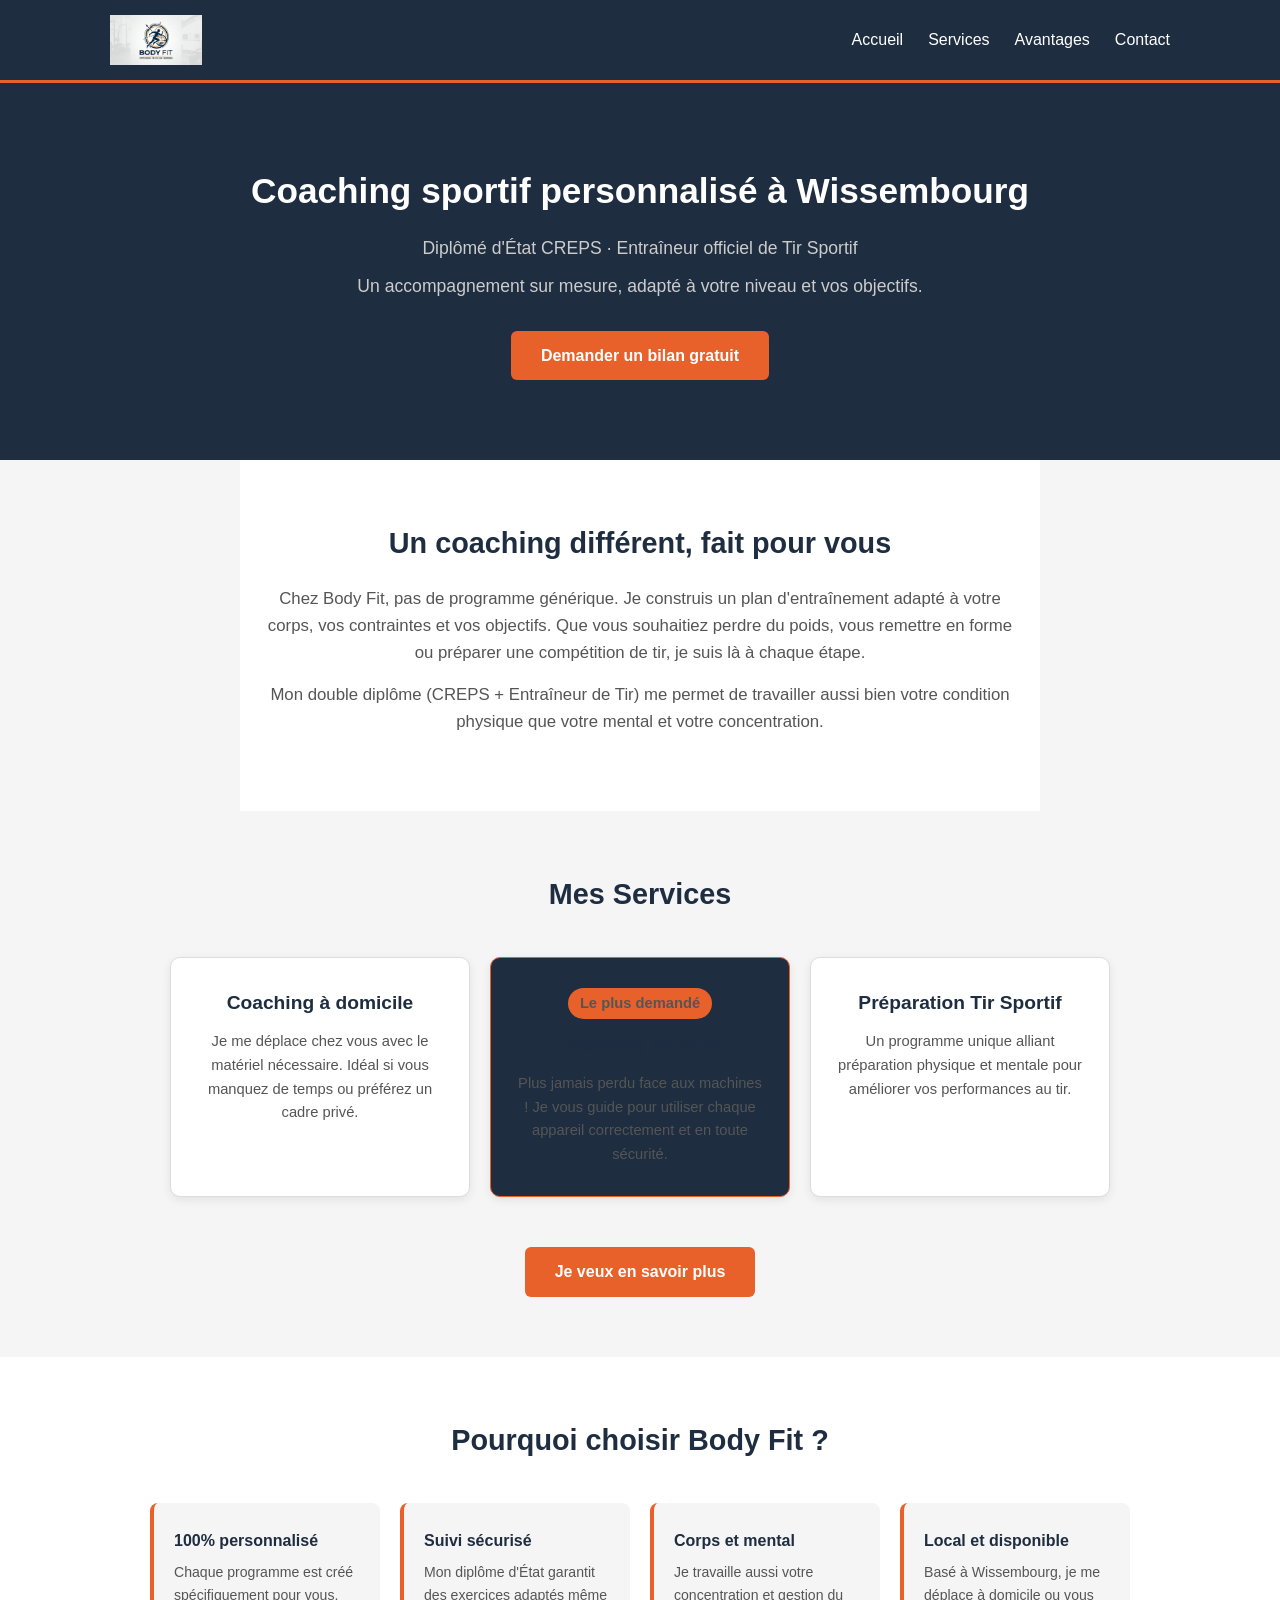
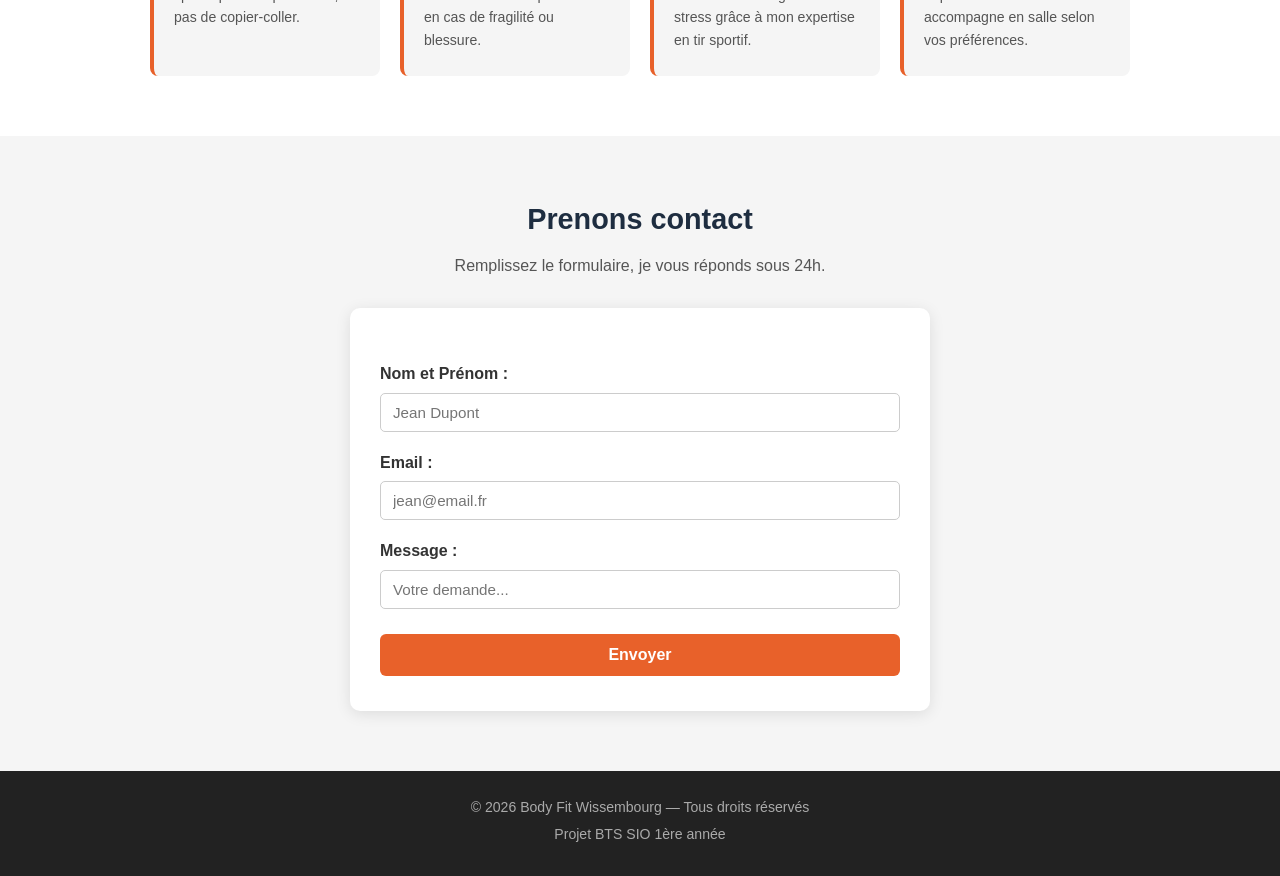
==== Documents/projet/index.html @ c7089f20 "simplification formulaire contact, ajout message de confirmation" ====
<!DOCTYPE html>
<html lang="fr">
<head>
    <meta charset="UTF-8">
    <meta name="viewport" content="width=device-width, initial-scale=1.0">
    <title>Body Fit Wissembourg | Coach Sportif Diplômé</title>
    <link rel="stylesheet" href="css/style.css">
</head>
<body>

    <header>
        <div class="navbar">
            <img src="assets/logo.jpg" alt="Logo Body Fit Wissembourg" class="logo">
            <nav>
                <ul>
                    <li><a href="#accueil">Accueil</a></li>
                    <li><a href="#services">Services</a></li>
                    <li><a href="#avantages">Avantages</a></li>
                    <li><a href="#contact">Contact</a></li>
                </ul>
            </nav>
        </div>
    </header>

    <main>

        <!-- SECTION HERO -->
        <section id="accueil" class="hero">
            <h2>Coaching sportif personnalisé à Wissembourg</h2>
            <p>Diplômé d'État CREPS · Entraîneur officiel de Tir Sportif</p>
            <p>Un accompagnement sur mesure, adapté à votre niveau et vos objectifs.</p>
            <a href="#contact" class="bouton">Demander un bilan gratuit</a>
        </section>

        <!-- SECTION PRÉSENTATION -->
        <section id="presentation" class="presentation">
            <h2>Un coaching différent, fait pour vous</h2>
            <p>
                Chez Body Fit, pas de programme générique. Je construis un plan d'entraînement
                adapté à votre corps, vos contraintes et vos objectifs. Que vous souhaitiez
                perdre du poids, vous remettre en forme ou préparer une compétition de tir,
                je suis là à chaque étape.
            </p>
            <p>
                Mon double diplôme (CREPS + Entraîneur de Tir) me permet de travailler
                aussi bien votre condition physique que votre mental et votre concentration.
            </p>
        </section>

        <!-- SECTION SERVICES -->
        <section id="services" class="services">
            <h2>Mes Services</h2>
            <div class="grille-services">

                <div class="carte">
                    <h3>Coaching à domicile</h3>
                    <p>Je me déplace chez vous avec le matériel nécessaire. Idéal si vous manquez de temps ou préférez un cadre privé.</p>
                </div>

                <div class="carte carte-vedette">
                    <p class="badge">Le plus demandé</p>
                    <h3>Coaching en salle</h3>
                    <p>Plus jamais perdu face aux machines ! Je vous guide pour utiliser chaque appareil correctement et en toute sécurité.</p>
                </div>

                <div class="carte">
                    <h3>Préparation Tir Sportif</h3>
                    <p>Un programme unique alliant préparation physique et mentale pour améliorer vos performances au tir.</p>
                </div>

            </div>
            <div class="centre">
                <a href="#contact" class="bouton">Je veux en savoir plus</a>
            </div>
        </section>

        <!-- SECTION AVANTAGES -->
        <section id="avantages" class="avantages">
            <h2>Pourquoi choisir Body Fit ?</h2>
            <div class="grille-avantages">

                <div class="avantage">
                    <h3>100% personnalisé</h3>
                    <p>Chaque programme est créé spécifiquement pour vous, pas de copier-coller.</p>
                </div>

                <div class="avantage">
                    <h3>Suivi sécurisé</h3>
                    <p>Mon diplôme d'État garantit des exercices adaptés même en cas de fragilité ou blessure.</p>
                </div>

                <div class="avantage">
                    <h3>Corps et mental</h3>
                    <p>Je travaille aussi votre concentration et gestion du stress grâce à mon expertise en tir sportif.</p>
                </div>

                <div class="avantage">
                    <h3>Local et disponible</h3>
                    <p>Basé à Wissembourg, je me déplace à domicile ou vous accompagne en salle selon vos préférences.</p>
                </div>

            </div>
        </section>

        <!-- SECTION CONTACT -->
        <section id="contact" class="contact">
            <h2>Prenons contact</h2>
            <p>Remplissez le formulaire, je vous réponds sous 24h.</p>

            <form action="#" method="POST" id="formulaireContact">

                <label for="nom">Nom et Prénom :</label>
                <input type="text" id="nom" name="nom" placeholder="Jean Dupont" required>

                <label for="email">Email :</label>
                <input type="email" id="email" name="email" placeholder="jean@email.fr" required>

                <label for="message">Message :</label>
                <input type="text" id="message" name="message" placeholder="Votre demande..." required>

                <button type="submit" class="bouton">Envoyer</button>

                <p id="confirmation" style="display:none; color:#1e7e34; font-weight:bold; margin-top:15px; text-align:center;">
                    Message envoyé ! Je vous recontacte sous 24h.
                </p>

            </form>
        </section>

    </main>

    <footer>
        <p>&copy; 2026 Body Fit Wissembourg — Tous droits réservés</p>
        <p>Projet BTS SIO 1ère année</p>
    </footer>

    <script src="js/main.js"></script>

</body>
</html>
---- Documents/projet/css/style.css ----
/* --- RESET DE BASE --- */
* {
    margin: 0;
    padding: 0;
    box-sizing: border-box;
}

body {
    font-family: 'Segoe UI', Arial, sans-serif;
    font-size: 16px;
    line-height: 1.6;
    color: #333333;
    background-color: #f5f5f5;
}

/* --- HEADER --- */
header {
    background-color: #1e2d40;
    border-bottom: 3px solid #e8612a;
    padding: 15px 0;
}

.navbar {
    display: flex;
    justify-content: space-between;
    align-items: center;
    max-width: 1100px;
    margin: 0 auto;
    padding: 0 20px;
}

.logo {
    height: 50px;
}

nav ul {
    display: flex;
    list-style: none;
    gap: 25px;
}

nav ul li a {
    color: white;
    text-decoration: none;
    font-weight: 500;
}

nav ul li a:hover {
    color: #e8612a;
}

/* --- BOUTON GÉNÉRAL --- */
.bouton {
    display: inline-block;
    background-color: #e8612a;
    color: white;
    padding: 12px 30px;
    border-radius: 6px;
    text-decoration: none;
    font-weight: bold;
    font-size: 1rem;
    border: none;
    cursor: pointer;
    margin-top: 20px;
}

.bouton:hover {
    background-color: #cf5220;
}

/* --- SECTION HERO --- */
.hero {
    background-color: #1e2d40;
    color: white;
    text-align: center;
    padding: 80px 20px;
}

.hero h2 {
    font-size: 2.2rem;
    margin-bottom: 15px;
}

.hero p {
    font-size: 1.1rem;
    color: #cccccc;
    margin-bottom: 10px;
}

/* --- SECTION PRÉSENTATION --- */
.presentation {
    background-color: white;
    max-width: 800px;
    margin: 0 auto;
    padding: 60px 20px;
    text-align: center;
}

.presentation h2 {
    font-size: 1.8rem;
    color: #1e2d40;
    margin-bottom: 20px;
}

.presentation p {
    color: #555555;
    margin-bottom: 15px;
    font-size: 1.05rem;
}

/* --- SECTION SERVICES --- */
.services {
    background-color: #f5f5f5;
    padding: 60px 20px;
    text-align: center;
}

.services h2 {
    font-size: 1.8rem;
    color: #1e2d40;
    margin-bottom: 40px;
}

.grille-services {
    display: flex;
    justify-content: center;
    gap: 20px;
    flex-wrap: wrap;
    max-width: 1100px;
    margin: 0 auto 30px auto;
}

.carte {
    background-color: white;
    border: 1px solid #dddddd;
    border-radius: 10px;
    padding: 30px 25px;
    width: 300px;
    text-align: center;
    box-shadow: 0 3px 10px rgba(0,0,0,0.08);
    position: relative;
}

.carte:hover {
    box-shadow: 0 6px 20px rgba(0,0,0,0.15);
    transform: translateY(-4px);
    transition: 0.3s;
}

.carte-vedette {
    background-color: #1e2d40;
    color: white;
    border-color: #e8612a;
}

.carte-vedette h3 {
    color: white;
}

.carte-vedette p {
    color: #cccccc;
}

.badge {
    background-color: #e8612a;
    color: white;
    font-size: 0.75rem;
    font-weight: bold;
    padding: 4px 12px;
    border-radius: 20px;
    display: inline-block;
    margin-bottom: 10px;
}

.carte h3 {
    color: #1e2d40;
    font-size: 1.2rem;
    margin-bottom: 12px;
}

.carte p {
    font-size: 0.92rem;
    color: #555555;
}

.centre {
    text-align: center;
}

/* --- SECTION AVANTAGES --- */
.avantages {
    background-color: white;
    padding: 60px 20px;
    text-align: center;
}

.avantages h2 {
    font-size: 1.8rem;
    color: #1e2d40;
    margin-bottom: 40px;
}

.grille-avantages {
    display: flex;
    justify-content: center;
    gap: 20px;
    flex-wrap: wrap;
    max-width: 1100px;
    margin: 0 auto;
}

.avantage {
    background-color: #f5f5f5;
    border-left: 4px solid #e8612a;
    border-radius: 8px;
    padding: 25px 20px;
    width: 230px;
    text-align: left;
}

.avantage h3 {
    font-size: 1rem;
    color: #1e2d40;
    margin-bottom: 8px;
}

.avantage p {
    font-size: 0.88rem;
    color: #555555;
}

/* --- SECTION CONTACT --- */
.contact {
    background-color: #f5f5f5;
    padding: 60px 20px;
    text-align: center;
}

.contact h2 {
    font-size: 1.8rem;
    color: #1e2d40;
    margin-bottom: 10px;
}

.contact > p {
    color: #555555;
    margin-bottom: 30px;
}

#formulaireContact {
    background-color: white;
    max-width: 580px;
    margin: 0 auto;
    padding: 35px 30px;
    border-radius: 10px;
    box-shadow: 0 3px 15px rgba(0,0,0,0.1);
    text-align: left;
}

#formulaireContact label {
    display: block;
    font-weight: 600;
    margin-bottom: 6px;
    margin-top: 18px;
    color: #333333;
}

#formulaireContact input {
    width: 100%;
    padding: 10px 12px;
    border: 1px solid #cccccc;
    border-radius: 5px;
    font-size: 0.95rem;
    font-family: 'Segoe UI', Arial, sans-serif;
}

#formulaireContact input:focus {
    border-color: #e8612a;
    outline: none;
}

#formulaireContact .bouton {
    width: 100%;
    text-align: center;
    margin-top: 25px;
}

/* --- FOOTER --- */
footer {
    background-color: #222222;
    color: #aaaaaa;
    text-align: center;
    padding: 25px 20px;
    font-size: 0.88rem;
}

footer p {
    margin-bottom: 5px;
}

/* --- RESPONSIVE TABLETTE (max 900px) --- */
@media screen and (max-width: 900px) {
    .grille-services {
        flex-direction: column;
        align-items: center;
    }

    .grille-avantages {
        flex-direction: column;
        align-items: center;
    }

    .avantage {
        width: 100%;
        max-width: 500px;
    }
}

/* --- RESPONSIVE MOBILE (max 600px) --- */
@media screen and (max-width: 600px) {
    .navbar {
        flex-direction: column;
        gap: 15px;
    }

    nav ul {
        gap: 15px;
    }

    .hero h2 {
        font-size: 1.6rem;
    }

    .carte {
        width: 100%;
        max-width: 400px;
    }
}
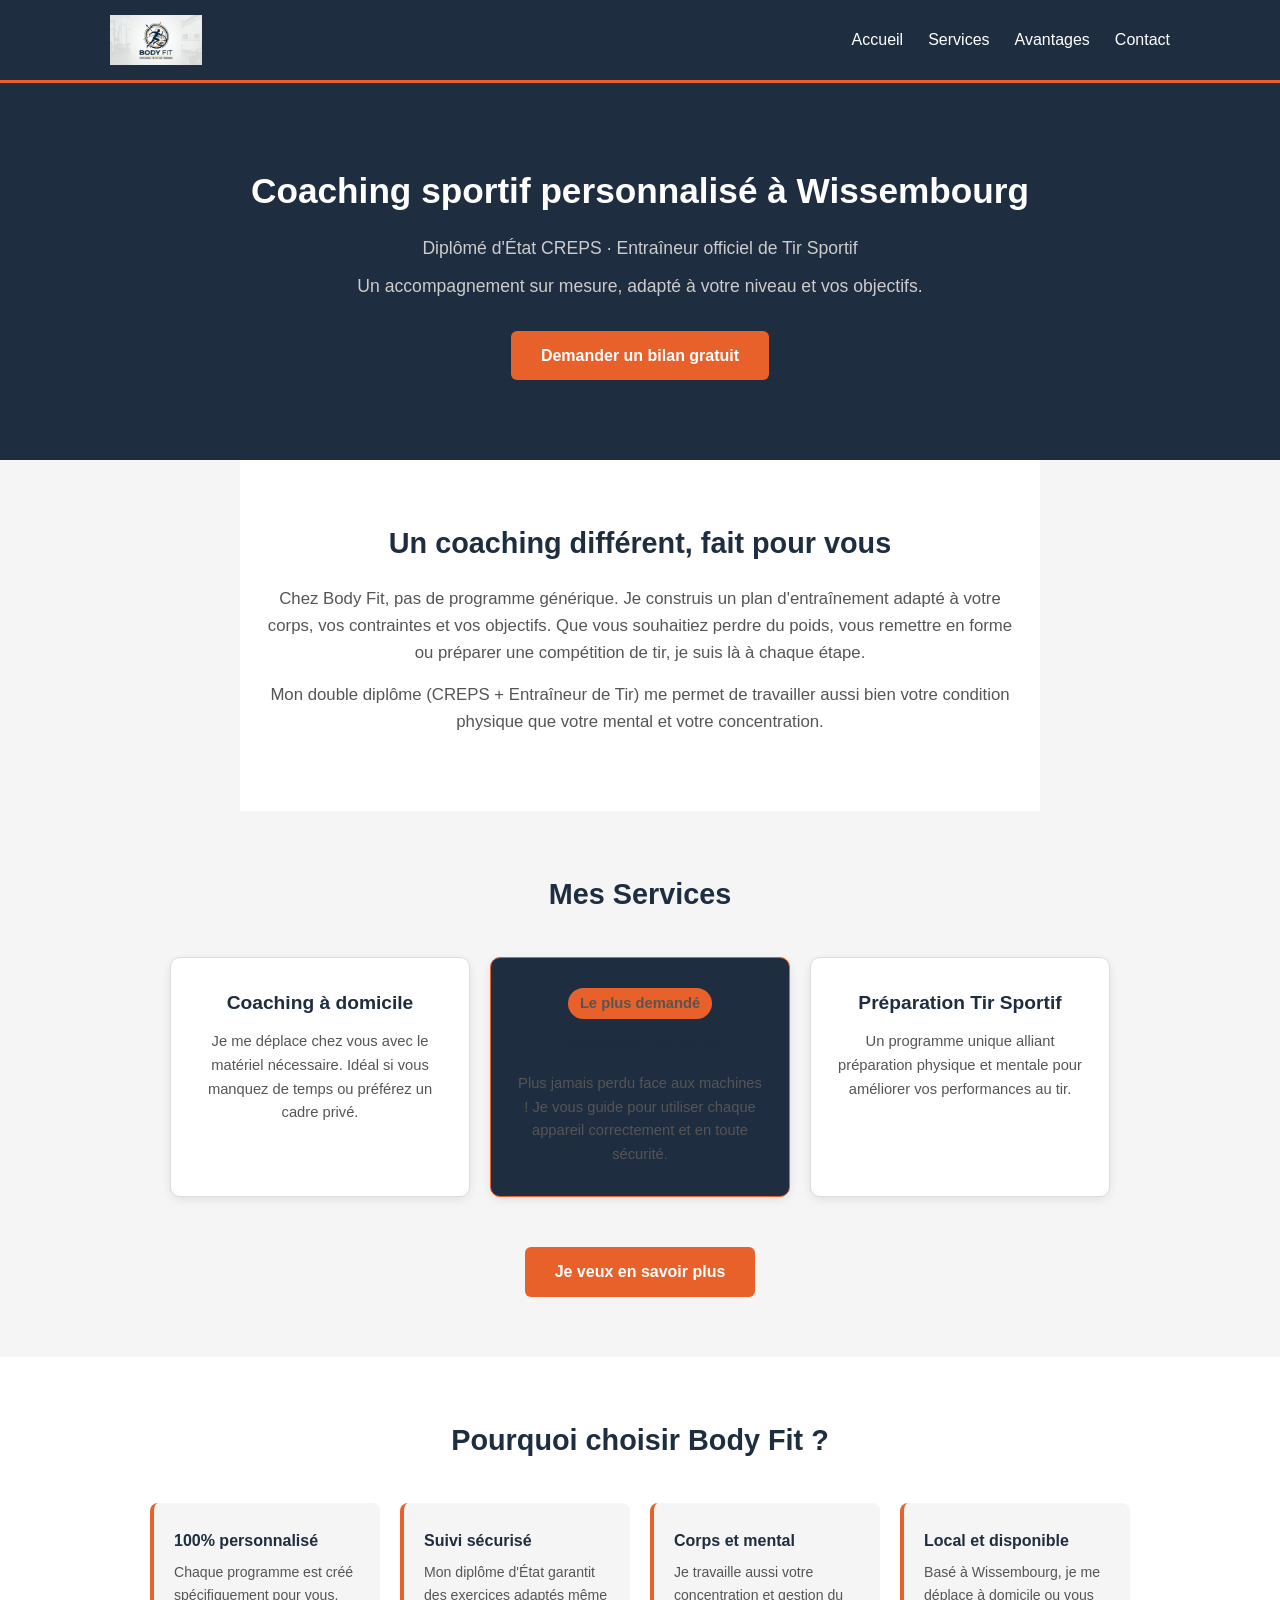
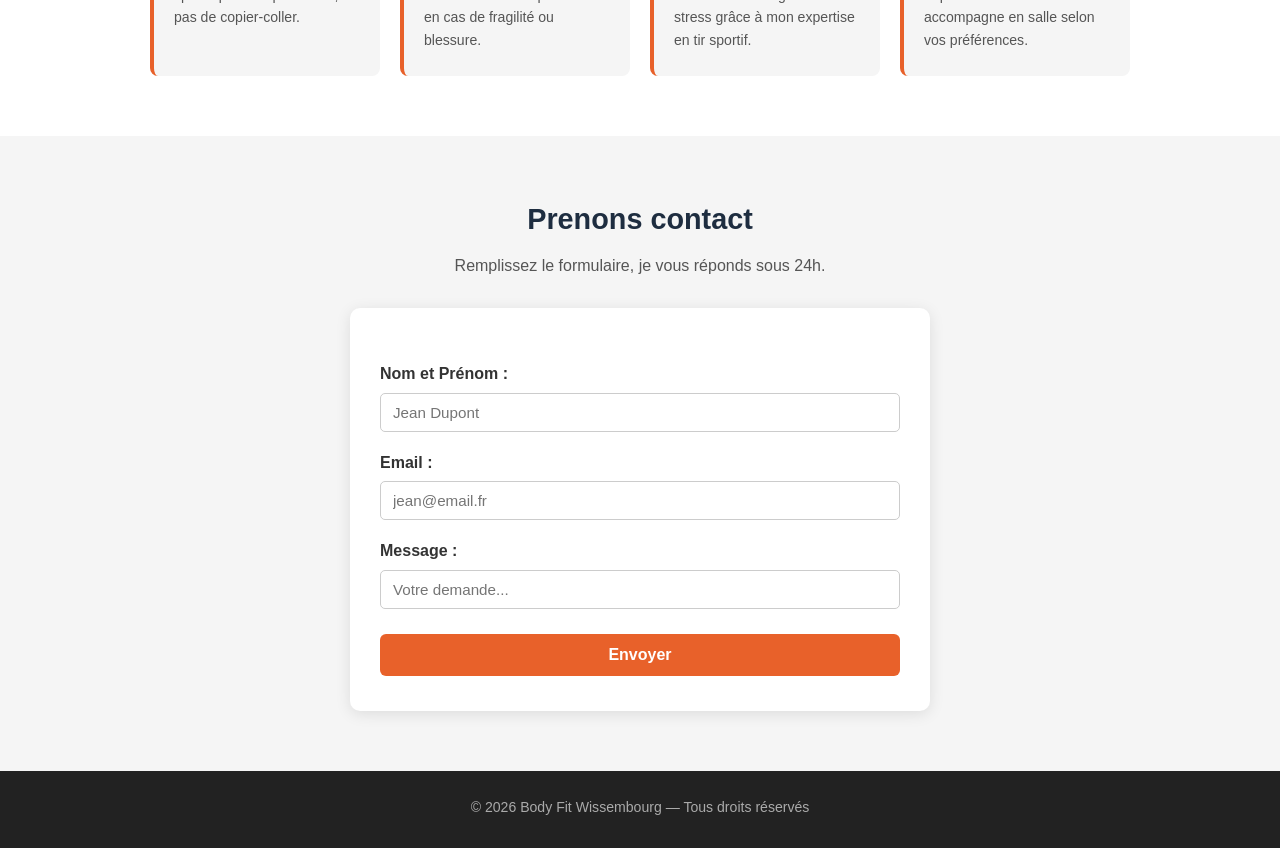
==== commit ca4809ad: "ajout animations CSS (apparition hero, hover boutons, hover cartes, hover avantages, transition form" ====
--- a/Documents/projet/index.html
+++ b/Documents/projet/index.html
@@ -131,7 +131,6 @@
 
     <footer>
         <p>&copy; 2026 Body Fit Wissembourg — Tous droits réservés</p>
-        <p>Projet BTS SIO 1ère année</p>
     </footer>
 
     <script src="js/main.js"></script>
--- a/Documents/projet/css/style.css
+++ b/Documents/projet/css/style.css
@@ -1,4 +1,7 @@
-
+/* ================================
+   Body Fit — style.css
+   BTS SIO 1ère année — 2026
+================================ */
 
 /* --- RESET DE BASE --- */
 * {
@@ -64,10 +67,12 @@
     border: none;
     cursor: pointer;
     margin-top: 20px;
+    transition: background-color 0.3s, transform 0.2s;
 }
 
 .bouton:hover {
     background-color: #cf5220;
+    transform: translateY(-2px);
 }
 
 /* --- SECTION HERO --- */
@@ -141,12 +146,12 @@
     text-align: center;
     box-shadow: 0 3px 10px rgba(0,0,0,0.08);
     position: relative;
+    transition: transform 0.3s, box-shadow 0.3s;
 }
 
 .carte:hover {
     box-shadow: 0 6px 20px rgba(0,0,0,0.15);
     transform: translateY(-4px);
-    transition: 0.3s;
 }
 
 .carte-vedette {
@@ -209,15 +214,6 @@
     flex-wrap: wrap;
     max-width: 1100px;
     margin: 0 auto;
-}
-
-.avantage {
-    background-color: #f5f5f5;
-    border-left: 4px solid #e8612a;
-    border-radius: 8px;
-    padding: 25px 20px;
-    width: 230px;
-    text-align: left;
 }
 
 .avantage h3 {
@@ -300,6 +296,56 @@
     margin-bottom: 5px;
 }
 
+/* --- ANIMATIONS CSS (Bloc 4) --- */
+
+/* Animation 1 : apparition progressive de la section hero au chargement */
+@keyframes apparition {
+    from {
+        opacity: 0;
+        transform: translateY(20px);
+    }
+    to {
+        opacity: 1;
+        transform: translateY(0);
+    }
+}
+
+.hero h2,
+.hero p,
+.hero .bouton {
+    animation: apparition 0.8s ease forwards;
+}
+
+.hero p:first-of-type { animation-delay: 0.2s; }
+.hero p:last-of-type  { animation-delay: 0.4s; }
+.hero .bouton         { animation-delay: 0.6s; }
+
+/* Animation 2 : hover sur les liens de navigation */
+nav ul li a {
+    transition: color 0.3s;
+}
+
+/* Animation 3 : hover sur les cartes avantages */
+.avantage {
+    background-color: #f5f5f5;
+    border-left: 4px solid #e8612a;
+    border-radius: 8px;
+    padding: 25px 20px;
+    width: 230px;
+    text-align: left;
+    transition: background-color 0.3s, transform 0.3s;
+}
+
+.avantage:hover {
+    background-color: #ece8e4;
+    transform: translateX(5px);
+}
+
+/* Animation 4 : transition sur les champs du formulaire */
+#formulaireContact input {
+    transition: border-color 0.3s;
+}
+
 /* --- RESPONSIVE TABLETTE (max 900px) --- */
 @media screen and (max-width: 900px) {
     .grille-services {
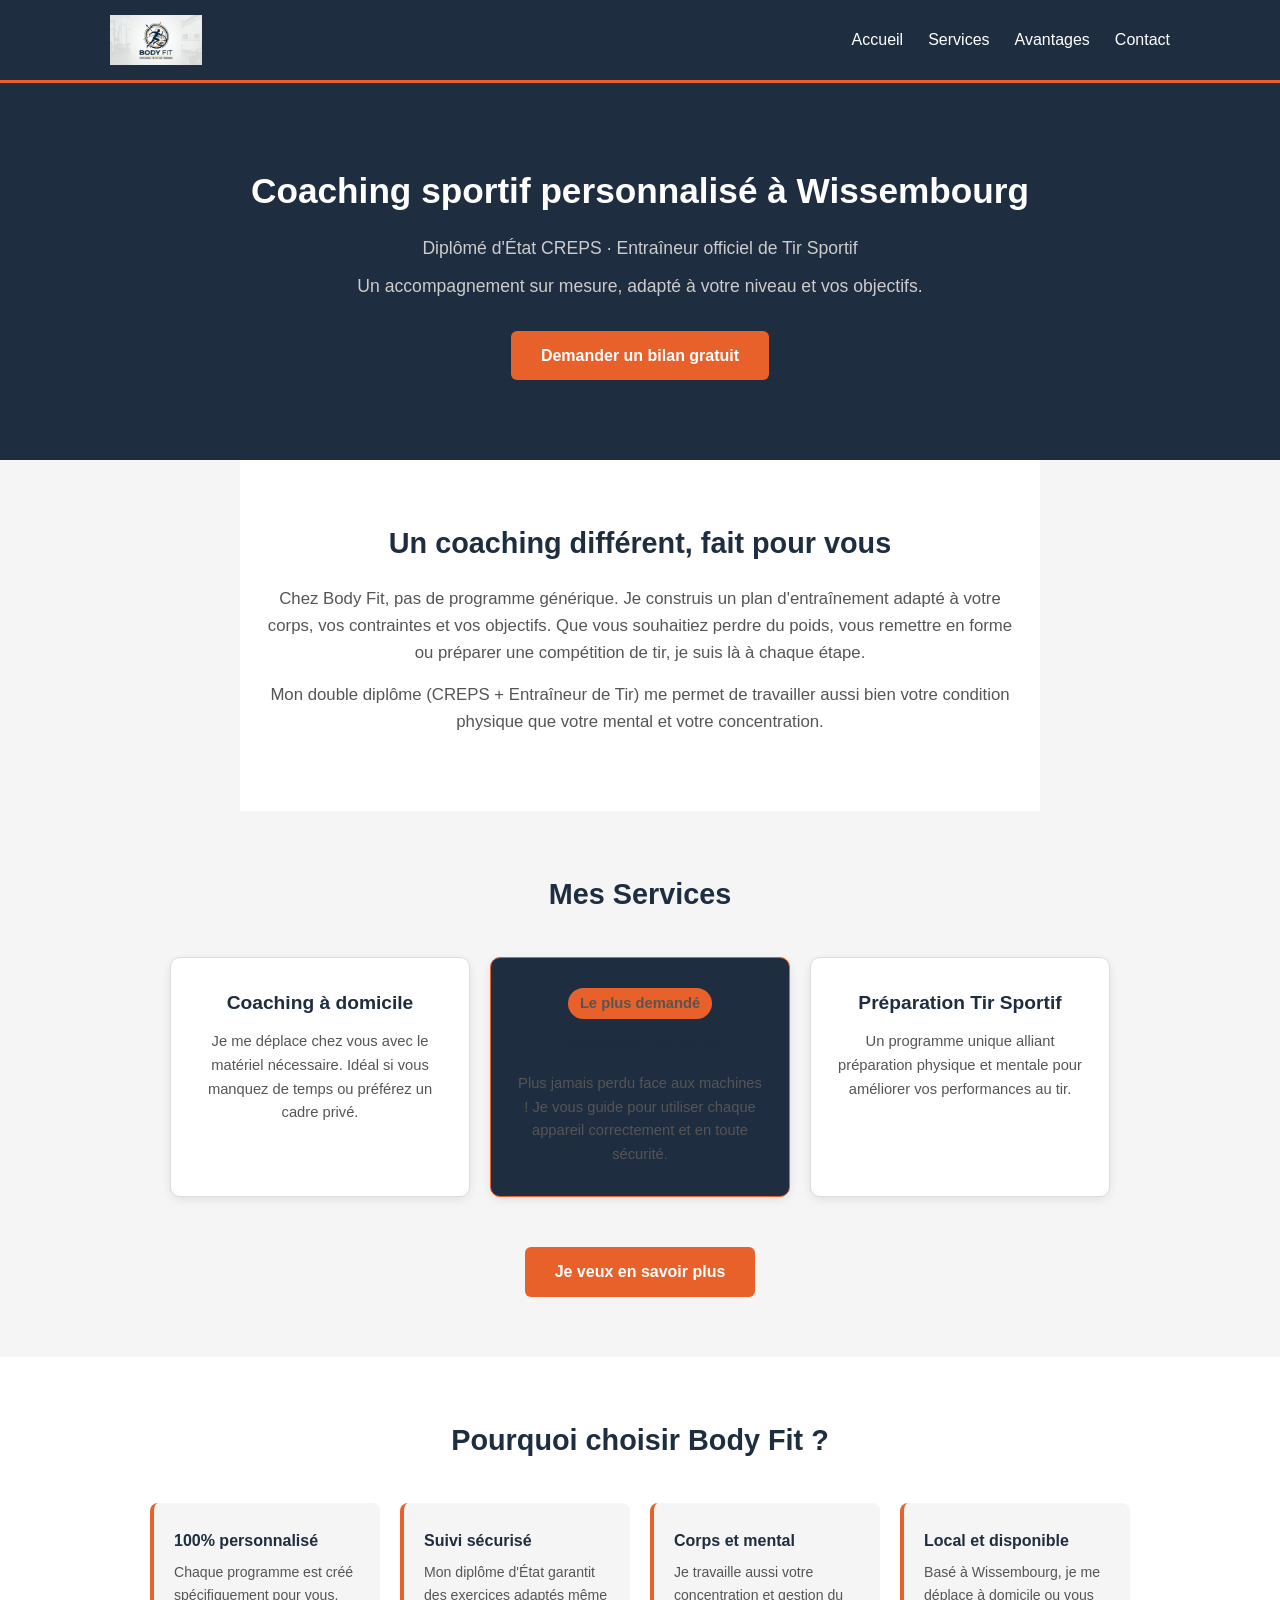
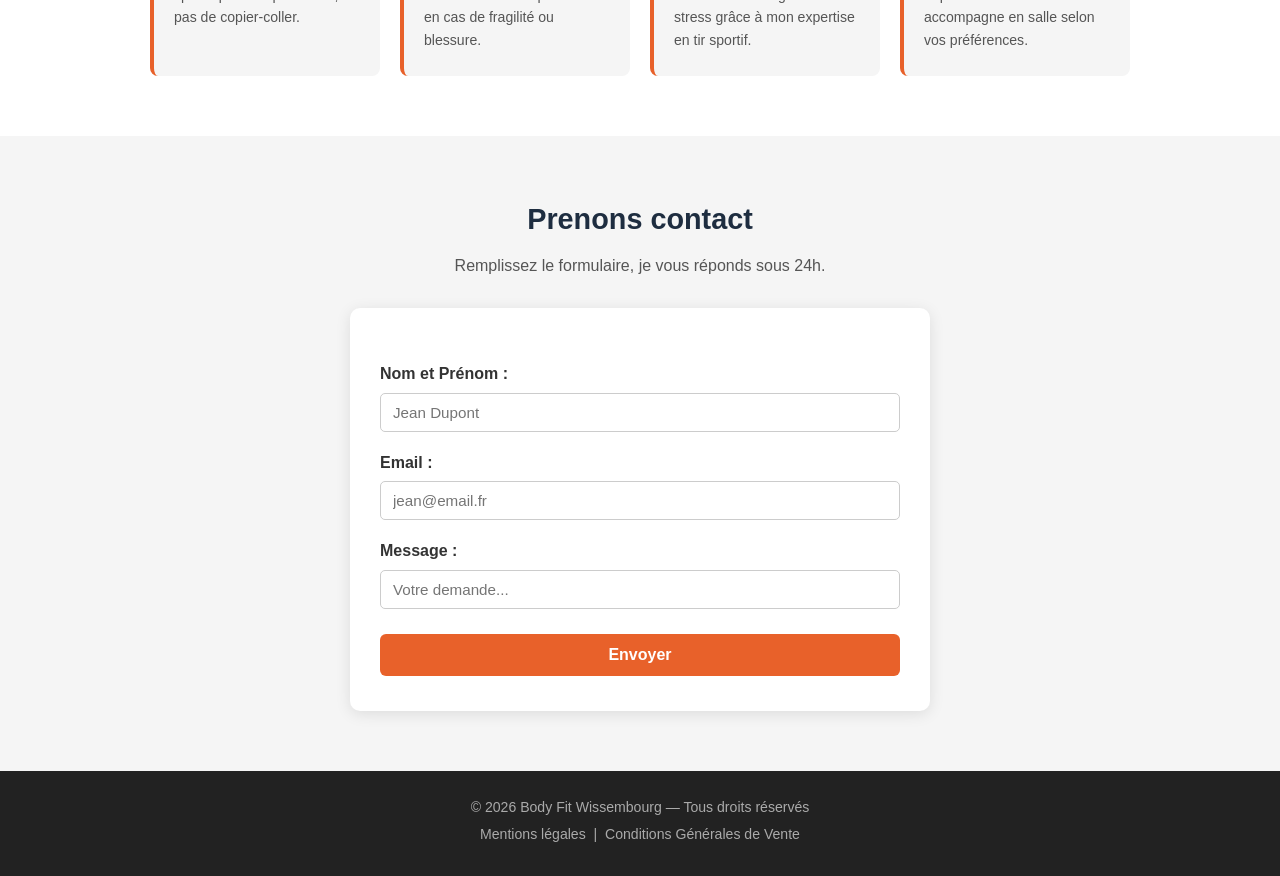
==== commit 9655c2e9: "ajout mentions.html et cgv.html, liens dans le footer" ====
--- a/Documents/projet/index.html
+++ b/Documents/projet/index.html
@@ -131,6 +131,11 @@
 
     <footer>
         <p>&copy; 2026 Body Fit Wissembourg — Tous droits réservés</p>
+        <p>
+            <a href="mentions.html">Mentions légales</a>
+            &nbsp;|&nbsp;
+            <a href="cgv.html">Conditions Générales de Vente</a>
+        </p>
     </footer>
 
     <script src="js/main.js"></script>
--- a/Documents/projet/css/style.css
+++ b/Documents/projet/css/style.css
@@ -1,8 +1,3 @@
-/* ================================
-   Body Fit — style.css
-   BTS SIO 1ère année — 2026
-================================ */
-
 /* --- RESET DE BASE --- */
 * {
     margin: 0;
@@ -283,6 +278,35 @@
     margin-top: 25px;
 }
 
+/* --- PAGES LÉGALES --- */
+.page-legale {
+    max-width: 800px;
+    margin: 0 auto;
+    padding: 60px 20px;
+}
+
+.page-legale h2 {
+    font-size: 1.8rem;
+    color: #1e2d40;
+    margin-bottom: 30px;
+}
+
+.page-legale h3 {
+    font-size: 1.1rem;
+    color: #1e2d40;
+    margin-top: 30px;
+    margin-bottom: 10px;
+    border-left: 4px solid #e8612a;
+    padding-left: 10px;
+}
+
+.page-legale p {
+    color: #555555;
+    margin-bottom: 10px;
+    font-size: 0.97rem;
+    line-height: 1.7;
+}
+
 /* --- FOOTER --- */
 footer {
     background-color: #222222;
@@ -294,6 +318,15 @@
 
 footer p {
     margin-bottom: 5px;
+}
+
+footer a {
+    color: #aaaaaa;
+    text-decoration: none;
+}
+
+footer a:hover {
+    color: #e8612a;
 }
 
 /* --- ANIMATIONS CSS (Bloc 4) --- */
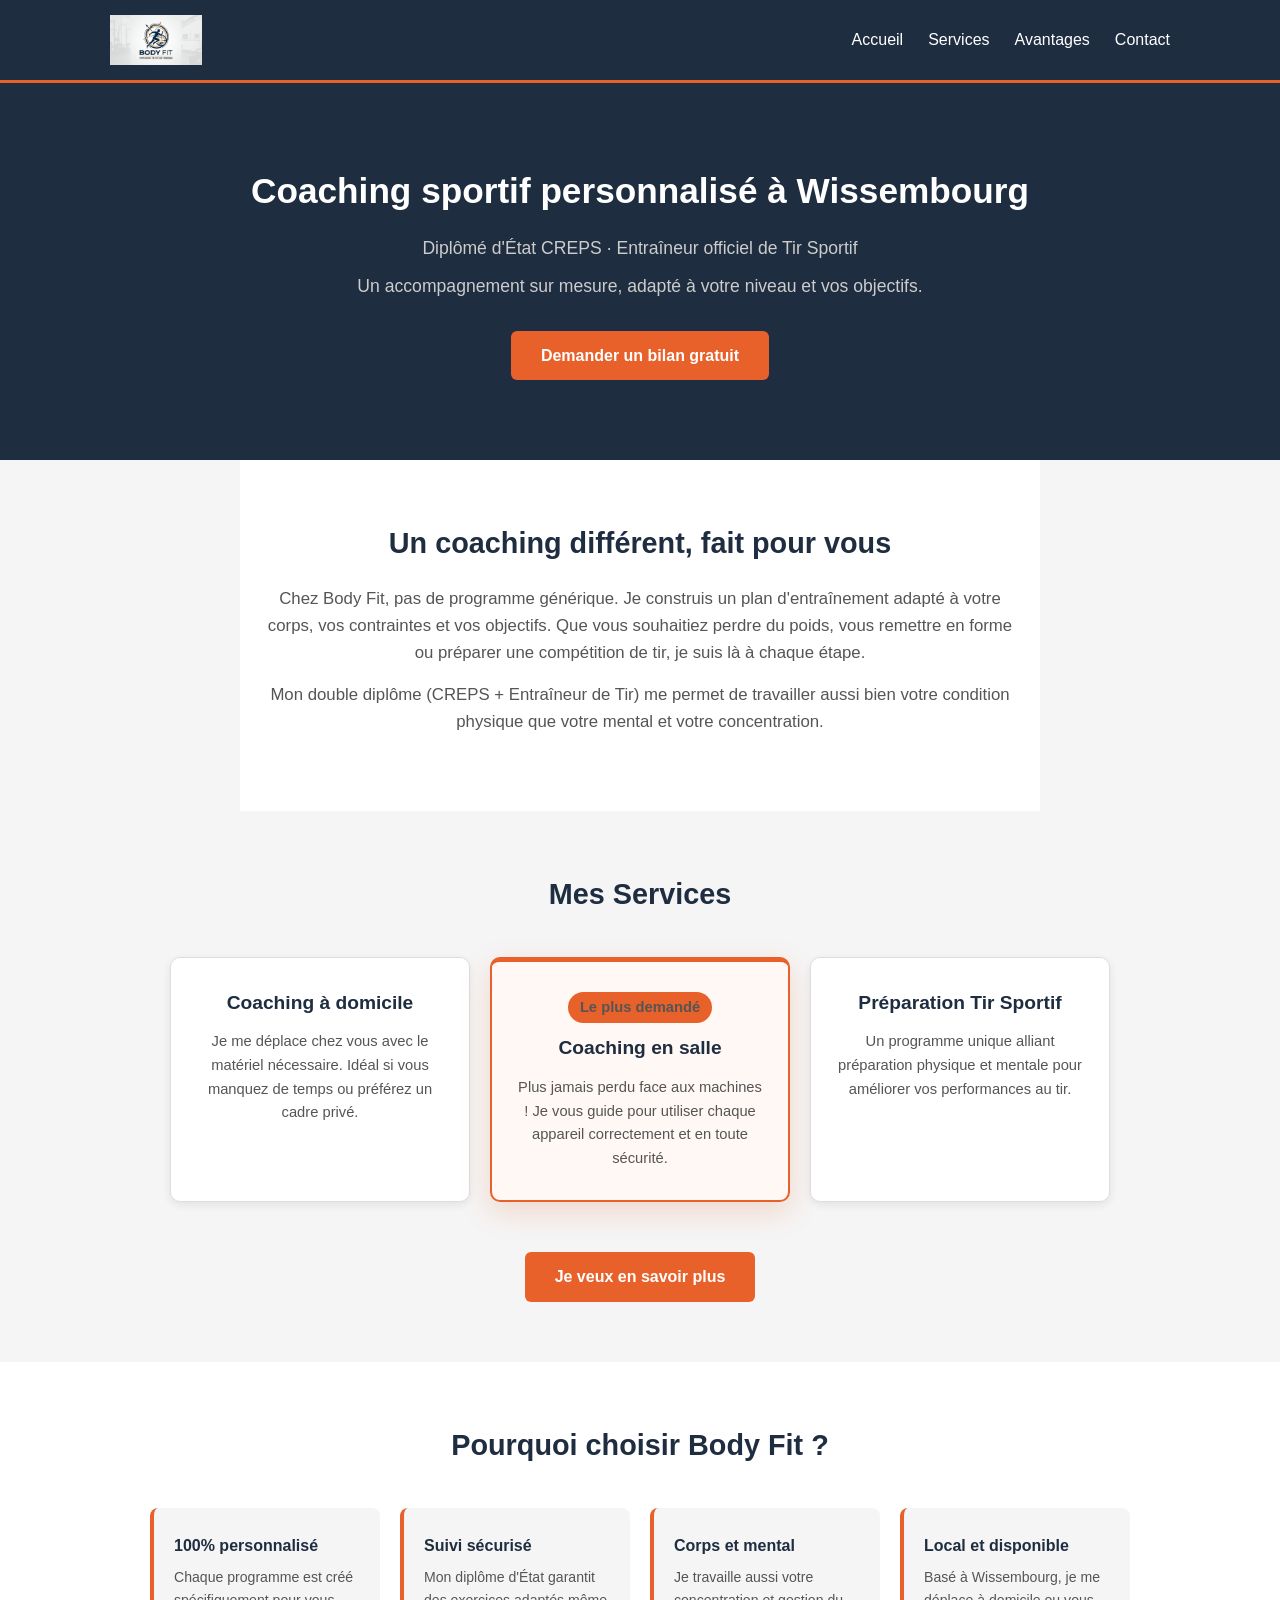
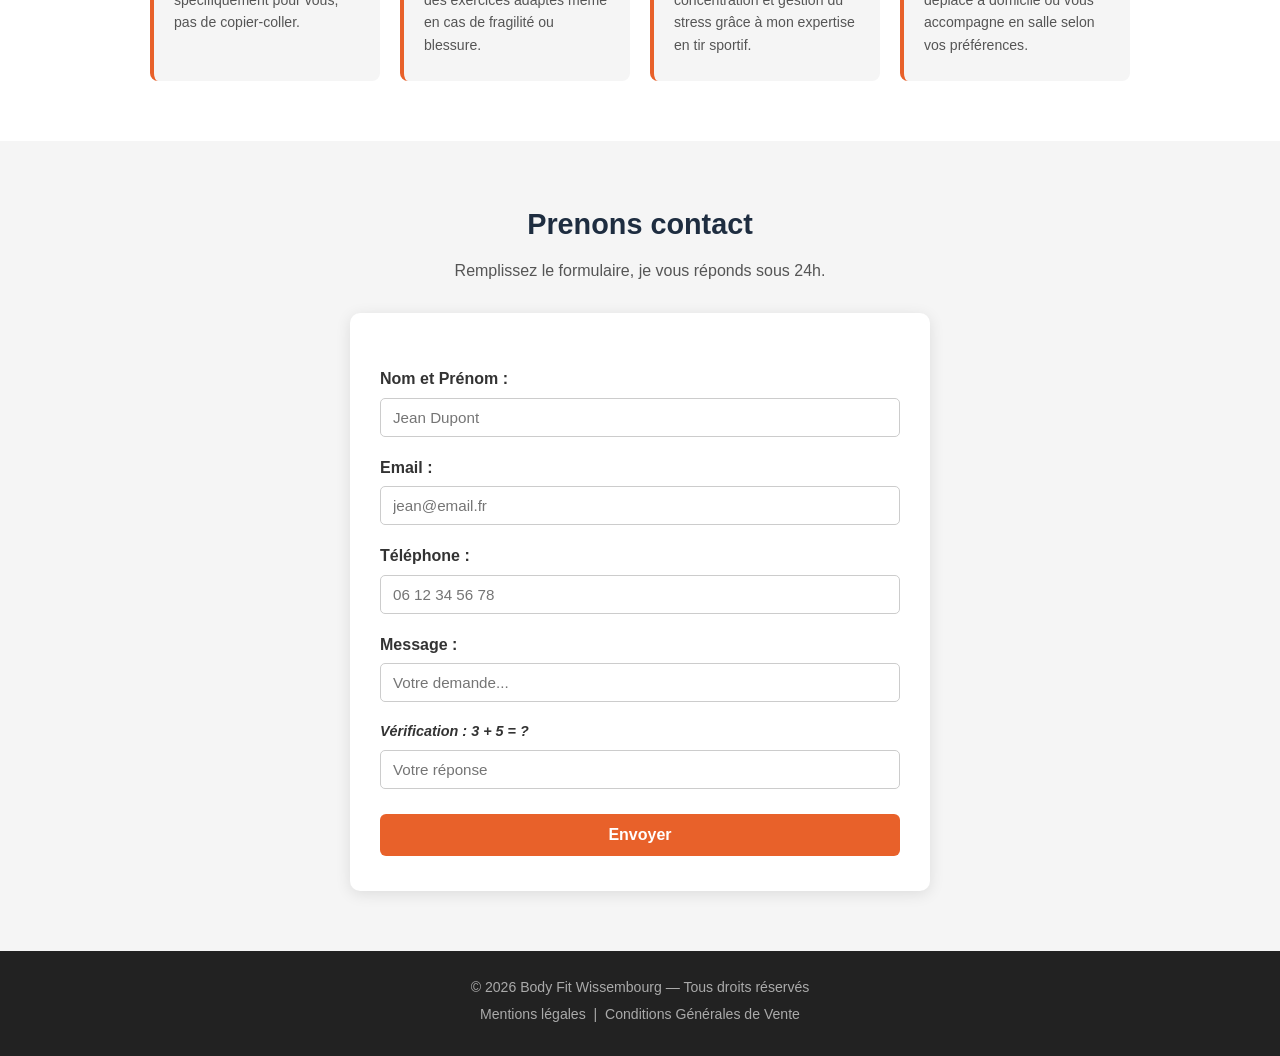
==== commit 99090389: "Sécurisation du formulaire, et modification de la section mes services" ====
--- a/Documents/projet/index.html
+++ b/Documents/projet/index.html
@@ -60,7 +60,7 @@
                 <div class="carte carte-vedette">
                     <p class="badge">Le plus demandé</p>
                     <h3>Coaching en salle</h3>
-                    <p>Plus jamais perdu face aux machines ! Je vous guide pour utiliser chaque appareil correctement et en toute sécurité.</p>
+                    <p class="texte-blanc">Plus jamais perdu face aux machines ! Je vous guide pour utiliser chaque appareil correctement et en toute sécurité.</p>
                 </div>
 
                 <div class="carte">
@@ -115,8 +115,18 @@
                 <label for="email">Email :</label>
                 <input type="email" id="email" name="email" placeholder="jean@email.fr" required>
 
+                <label for="telephone">Téléphone :</label>
+                <input type="tel" id="telephone" name="telephone" placeholder="06 12 34 56 78">
+
                 <label for="message">Message :</label>
                 <input type="text" id="message" name="message" placeholder="Votre demande..." required>
+
+                <!-- ANTI-SPAM 1 : champ caché honeypot (un robot le remplit, un humain ne le voit pas) -->
+                <input type="text" id="honeypot" name="honeypot" style="display:none;" tabindex="-1" autocomplete="off">
+
+                <!-- ANTI-SPAM 2 : question mathématique simple -->
+                <label for="antispam" id="label-antispam">Vérification : <span id="question-antispam"></span> = ?</label>
+                <input type="text" id="antispam" name="antispam" placeholder="Votre réponse" required>
 
                 <button type="submit" class="bouton">Envoyer</button>
 
--- a/Documents/projet/css/style.css
+++ b/Documents/projet/css/style.css
@@ -1,3 +1,8 @@
+/* ================================
+   Body Fit — style.css
+   BTS SIO 1ère année — 2026
+================================ */
+
 /* --- RESET DE BASE --- */
 * {
     margin: 0;
@@ -150,17 +155,23 @@
 }
 
 .carte-vedette {
-    background-color: #1e2d40;
-    color: white;
-    border-color: #e8612a;
+    background-color: #fff8f5;
+    border: 2px solid #e8612a;
+    border-top: 5px solid #e8612a;
+    transform: translateY(-8px);
+    box-shadow: 0 10px 30px rgba(232, 97, 42, 0.2);
 }
 
 .carte-vedette h3 {
-    color: white;
+    color: #1e2d40;
 }
 
 .carte-vedette p {
-    color: #cccccc;
+    color: #555555;
+}
+
+.texte-blanc {
+    color: #555555;
 }
 
 .badge {
@@ -272,6 +283,14 @@
     outline: none;
 }
 
+/* style du label anti-spam pour le mettre en valeur */
+#label-antispam {
+    margin-top: 18px;
+    font-style: italic;
+    color: #888888;
+    font-size: 0.9rem;
+}
+
 #formulaireContact .bouton {
     width: 100%;
     text-align: center;
